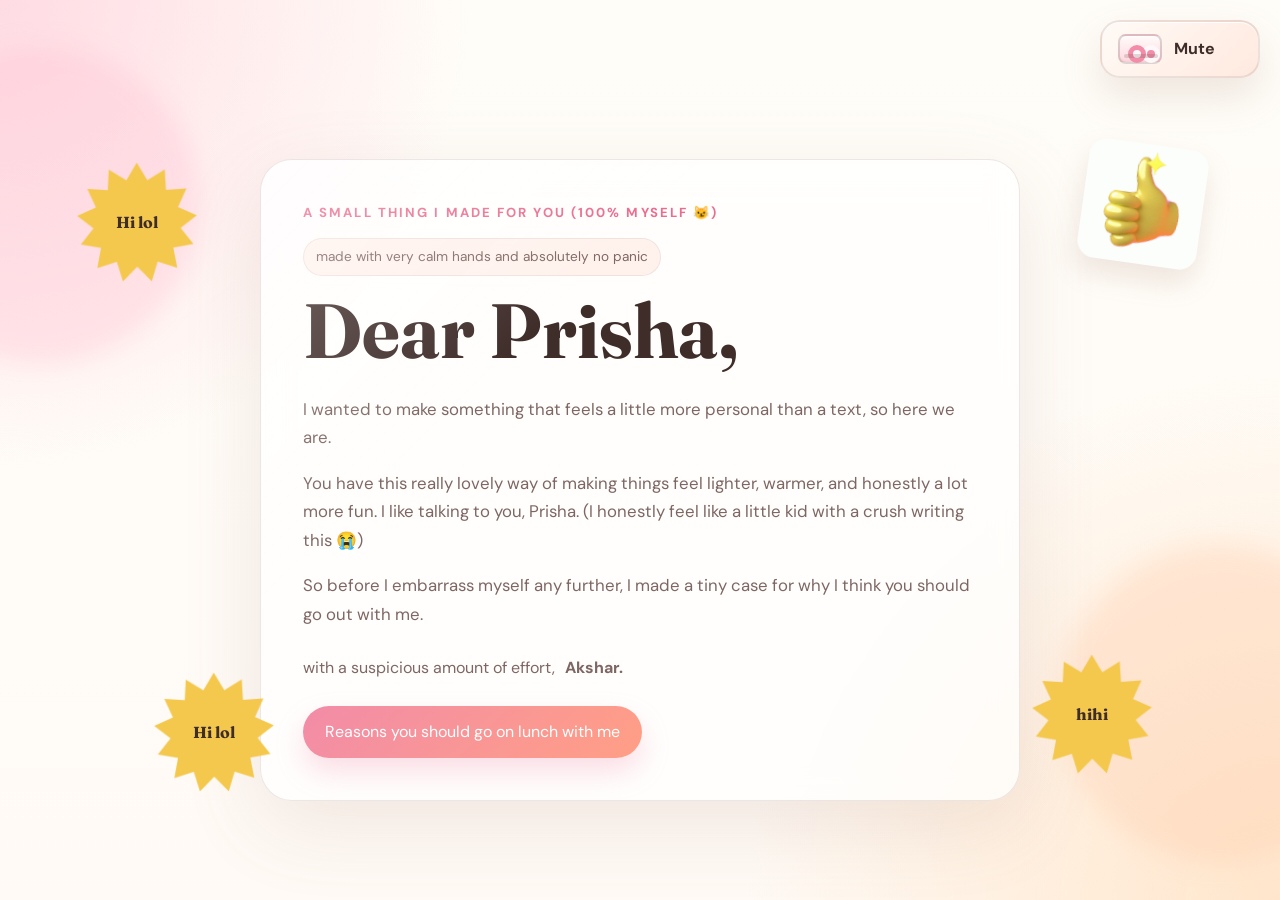
==== index.html @ 9b4591bc "added" ====
<!DOCTYPE html>
<html lang="en">
  <head>
    <meta charset="UTF-8" />
    <meta name="viewport" content="width=device-width, initial-scale=1.0" />
    <title>For Prisha</title>
    <link rel="preconnect" href="https://fonts.googleapis.com" />
    <link rel="preconnect" href="https://fonts.gstatic.com" crossorigin />
    <link
      href="https://fonts.googleapis.com/css2?family=DM+Sans:wght@400;500;700&family=Fraunces:opsz,wght@9..144,600;9..144,700&display=swap"
      rel="stylesheet"
    />
    <link rel="stylesheet" href="styles.css" />
  </head>
  <body class="page-shell">
    <audio id="siteAudio" preload="auto" playsinline>
      <source src="The Weeknd - Die For You (SPOTISAVER).mp3" type="audio/mpeg" />
    </audio>

    <button
      class="music-toggle"
      id="musicToggle"
      type="button"
      aria-label="Mute music"
      aria-pressed="false"
    >
      <span class="music-toggle-icon" aria-hidden="true"></span>
      <span class="music-toggle-text">Mute</span>
    </button>

    <main class="site-stage">
      <section class="scene is-active" data-scene="letter">
        <div class="page page-letter">
          <div class="ambient ambient-left"></div>
          <div class="ambient ambient-right"></div>
          <img
            class="letter-float letter-thumbs"
            src="thumsb-up-ok.gif"
            alt="Thumbs up ok gif"
          />
          <div class="letter-float letter-rotator letter-rotator-one">
            <img src="rotating thing.png" alt="" />
            <span>Hi lol</span>
          </div>
          <div class="letter-float letter-rotator letter-rotator-two">
            <img src="rotating thing.png" alt="" />
            <span>hihi</span>
          </div>
          <div class="letter-float letter-rotator letter-rotator-three">
            <img src="rotating thing.png" alt="" />
            <span>Hi lol</span>
          </div>

          <section class="card letter-card">
            <p class="eyebrow">a small thing i made for you (100% myself 😼)</p>
            <div class="mini-note">made with very calm hands and absolutely no panic</div>
            <h1>Dear Prisha,</h1>
            <div class="letter-copy">
              <p>
                I wanted to make something that feels a little more personal than a
                text, so here we are.
              </p>
              <p>
                You have this really lovely way of making things feel lighter,
                warmer, and honestly a lot more fun. I like talking to you,
                Prisha. (I honestly feel like a little kid with a crush writing
                this 😭)
              </p>
              <p>
                So before I embarrass myself any further, I made a tiny case for
                why I think you should go out with me.
              </p>
            </div>

            <div class="signature-row">
              <span>with a suspicious amount of effort,</span>
              <strong>Akshar.</strong>
            </div>

            <button class="primary-button" type="button" data-go-scene="reasons">
              Reasons you should go on lunch with me
            </button>
          </section>
        </div>
      </section>

      <section class="scene" data-scene="reasons">
        <div class="page page-reasons">
          <div class="ambient ambient-left"></div>
          <div class="ambient ambient-right"></div>

          <section class="card slides-card">
            <div class="slides-topbar">
              <button class="text-link text-button" type="button" data-go-scene="letter">
                Back to the letter
              </button>
              <div class="slides-meta">
                <p class="eyebrow">exhibit a through f</p>
                <p class="slide-label" id="slideLabel">Slide 1 of 6</p>
              </div>
            </div>

            <div class="slides-frame">
              <article class="reason-slide is-active" data-slide>
                <div class="reason-copy">
                  <span class="slide-count">01</span>
                  <h2>I'll plan a cute date, we'll have fun</h2>
                  <p>
                    No boring dates. Thoughtful dates, maybe some laphing, a good
                    lunch spot, dessert afterwards, and at least one small detail
                    that makes you smile.
                  </p>
                </div>
                <div class="reason-visual reason-visual-collage">
                  <img
                    class="reason-main-media reason-main-media-contain"
                    src="sweethearts-emoticon.png"
                    alt="Sweethearts emoticon"
                  />
                  <div class="media-sticker">
                    <img src="blue-emoji.gif" alt="Blue face gif" />
                  </div>
                  <div class="media-card">
                    <img src="dateahh.webp" alt="Dateahh image" />
                  </div>
                </div>
              </article>

              <article class="reason-slide" data-slide>
                <div class="reason-copy">
                  <span class="slide-count">02</span>
                  <h2>I would hype you up for free</h2>
                  <p>
                    Bad day, good day, random Tuesday, be it anything. I'll
                    def be the one there for you always.
                  </p>
                </div>
                <div class="reason-visual reason-visual-collage">
                  <img
                    class="reason-main-media reason-main-media-top"
                    src="national-day-of-listening-happy-thanksgiving.gif"
                    alt="National day of listening gif"
                  />
                  <div class="media-sticker media-placeholder media-placeholder-small">
                    <img src="pretty bluemoji.png" alt="Pretty bluemoji" />
                  </div>
                  <div class="media-card media-placeholder">
                    <img src="cheeky smiley.gif" alt="Cheeky smiley gif" />
                  </div>
                </div>
              </article>

              <article class="reason-slide" data-slide>
                <div class="reason-copy">
                  <span class="slide-count">03</span>
                  <h2>I'm funny in a charmingly questionable way</h2>
                  <p>
                    Enough to make you laugh, not enough to get us banned from
                    public places, lol. I think that's a healthy balance.
                  </p>
                </div>
                <div class="reason-visual reason-visual-collage">
                  <img
                    class="reason-main-media"
                    src="funnyahh memoji.png"
                    alt="Funny ahh memoji"
                  />
                  <div class="media-card media-card-top-right media-placeholder">
                    <img src="okhai.jpg" alt="Okhai image" />
                  </div>
                </div>
              </article>

              <article class="reason-slide" data-slide>
                <div class="reason-copy">
                  <span class="slide-count">04</span>
                  <h2>I'd remember the little things</h2>
                  <p>
                    Your order, your favorite songs, stories you told once, the
                    things you care about. (Lwk, I have a Word file with things
                    about you on my laptop 🫣)
                  </p>
                </div>
                <div class="reason-visual">
                  <img
                    src="blushboy.png"
                    alt="Blushboy image"
                  />
                </div>
              </article>

              <article class="reason-slide" data-slide>
                <div class="reason-copy">
                  <span class="slide-count">05</span>
                  <h2>We'll have time to kill</h2>
                  <p>
                    Our exams are over, or at least getting over, and we both
                    have free time. Let's go on lunch and see how it goes. (Treat
                    from me, ofc)
                  </p>
                </div>
                <div class="reason-visual reason-visual-collage">
                  <img
                    class="reason-main-media reason-main-media-top"
                    src="timekilla.png"
                    alt="Timekilla image"
                  />
                  <div class="media-sticker">
                    <img src="examsboo.png" alt="Examsboo image" />
                  </div>
                </div>
              </article>

              <article class="reason-slide" data-slide>
                <div class="reason-copy">
                  <span class="slide-count">06</span>
                  <h2>Mostly, I just genuinely like you</h2>
                  <p>
                    Under all the cute presentation stuff, that's the real
                    reason. I think you're lovely, Prisha, and I'd really like
                    to take you out. (Like genuinely)
                  </p>
                </div>
                <div class="reason-visual">
                  <img
                    src="daproposal.webp"
                    alt="Daproposal image"
                  />
                </div>
              </article>
            </div>

            <div class="slides-footer">
              <div class="dots" aria-label="Slide progress"></div>
              <div class="slide-actions">
                <button class="secondary-button" type="button" id="prevSlide">
                  Previous
                </button>
                <button class="primary-button" type="button" id="nextSlide">
                  Next
                </button>
              </div>
            </div>
          </section>
        </div>
      </section>

      <section class="scene" data-scene="answer">
        <div class="page page-answer">
          <div class="ambient ambient-left"></div>
          <div class="ambient ambient-right"></div>

          <section class="card answer-card">
            <p class="eyebrow">final question</p>
            <h1>So Prisha, what do you think?</h1>
            <p class="answer-copy">
              I'm hoping you say yes. The website worked very hard for this 🙈
            </p>

            <div class="final-chaos" id="finalChaos">
              <img class="chaos-gif chaos-gif-left" src="jerry-beg.gif" alt="Begging Jerry gif" />
              <img
                class="chaos-gif chaos-gif-right"
                src="pokelawls-nooooo.gif"
                alt="Screaming no gif"
              />
              <video
                class="chaos-video"
                id="chaosVideo"
                src="playboi-carti-playboi.mp4"
                playsinline
                muted
                loop
                preload="auto"
              ></video>
            </div>

            <div class="answer-stage" id="answerStage">
              <button class="primary-button answer-button" id="yesButton" type="button">
                Yes
              </button>
              <button class="secondary-button answer-button no-button" id="noButton" type="button">
                No
              </button>
            </div>

            <p class="yes-message" id="yesMessage" hidden>
              You just made me ridiculously happy. Text me when you're free,
              and I'll plan the date. <strong>You're awesome :)</strong>
            </p>

            <button class="text-link text-button" type="button" data-go-scene="reasons">
              Replay the reasons
            </button>
          </section>
        </div>
      </section>
    </main>

    <script src="script.js"></script>
  </body>
</html>
---- styles.css ----
:root {
  --bg: #fffaf5;
  --bg-accent: #ffe8df;
  --paper: rgba(255, 255, 255, 0.72);
  --paper-strong: rgba(255, 255, 255, 0.9);
  --text: #3f2d2a;
  --muted: #7e6763;
  --line: rgba(119, 87, 80, 0.14);
  --pink: #f28ca8;
  --pink-strong: #ea6c8e;
  --peach: #ffc7a8;
  --shadow: 0 24px 80px rgba(148, 103, 89, 0.14);
}

* {
  box-sizing: border-box;
}

html,
body {
  margin: 0;
  min-height: 100%;
}

body {
  color: var(--text);
  font-family: "DM Sans", sans-serif;
  line-height: 1.5;
  background:
    radial-gradient(circle at top left, rgba(255, 209, 220, 0.75), transparent 30%),
    radial-gradient(circle at bottom right, rgba(255, 226, 196, 0.85), transparent 34%),
    linear-gradient(180deg, #fffdf8 0%, var(--bg) 100%);
  -webkit-text-size-adjust: 100%;
}

img {
  display: block;
  max-width: 100%;
}

a {
  color: inherit;
  text-decoration: none;
}

button {
  border: 0;
  cursor: pointer;
  font: inherit;
}

button:disabled {
  opacity: 0.55;
  cursor: not-allowed;
  transform: none;
}

.page-shell {
  overflow-x: hidden;
}

.site-stage {
  position: relative;
}

.scene {
  display: none;
}

.scene.is-active {
  display: block;
  animation: scene-fade 320ms ease;
}

.music-toggle {
  position: fixed;
  top: 20px;
  right: 20px;
  z-index: 30;
  display: inline-flex;
  align-items: center;
  gap: 12px;
  min-width: 160px;
  padding: 12px 18px 12px 16px;
  border-radius: 20px;
  background: linear-gradient(135deg, #fffaf6, #ffe9df);
  color: var(--text);
  border: 2px solid rgba(119, 87, 80, 0.14);
  box-shadow:
    0 18px 40px rgba(148, 103, 89, 0.16),
    inset 0 1px 0 rgba(255, 255, 255, 0.9);
  backdrop-filter: blur(14px);
  font-weight: 700;
  letter-spacing: 0.01em;
}

.music-toggle:hover,
.music-toggle:focus-visible {
  transform: translateY(-2px);
}

.music-toggle-icon {
  width: 44px;
  height: 30px;
  border-radius: 8px;
  border: 2px solid rgba(102, 74, 69, 0.22);
  background:
    linear-gradient(180deg, #fffbfa 0%, #ffd8df 100%);
  box-shadow:
    inset 0 1px 2px rgba(255, 255, 255, 0.85),
    inset 0 -1px 2px rgba(217, 157, 171, 0.25);
  position: relative;
  flex-shrink: 0;
}

.music-toggle-icon::before,
.music-toggle-icon::after {
  content: "";
  position: absolute;
  border-radius: 50%;
}

.music-toggle-icon::before {
  width: 8px;
  height: 8px;
  left: 8px;
  top: 9px;
  background: #fff8fb;
  border: 5px solid #f28ca8;
  box-shadow: 14px 0 0 -5px #f28ca8, 14px 0 0 0 #fff8fb;
}

.music-toggle-icon::after {
  width: 14px;
  height: 4px;
  left: 14px;
  bottom: 4px;
  border-radius: 999px;
  background: rgba(102, 74, 69, 0.2);
  box-shadow:
    -10px 0 0 rgba(102, 74, 69, 0.2),
    10px 0 0 rgba(102, 74, 69, 0.2);
}

.music-toggle.is-muted {
  background: linear-gradient(135deg, #fff8f8, #f5e1e5);
  color: var(--muted);
}

.music-toggle.is-muted .music-toggle-icon {
  background:
    linear-gradient(180deg, #fffefe 0%, #edd5dc 100%);
}

.music-toggle.is-muted .music-toggle-icon::before,
.music-toggle.is-muted .music-toggle-icon::after {
  opacity: 0.5;
}

.music-toggle.is-muted::after {
  content: "";
  position: absolute;
  width: 2px;
  height: 32px;
  left: 37px;
  top: 8px;
  background: rgba(126, 103, 99, 0.55);
  transform: rotate(42deg);
  border-radius: 999px;
}

.page {
  position: relative;
  min-height: 100vh;
  min-height: 100dvh;
  padding: 88px 28px 28px;
  display: grid;
  place-items: center;
}

.ambient {
  position: absolute;
  width: 320px;
  height: 320px;
  border-radius: 50%;
  filter: blur(12px);
  opacity: 0.75;
  pointer-events: none;
}

.ambient-left {
  top: 5%;
  left: -120px;
  background: rgba(255, 191, 209, 0.45);
}

.ambient-right {
  right: -100px;
  bottom: 4%;
  background: rgba(255, 208, 176, 0.5);
}

.card {
  position: relative;
  width: min(100%, 1080px);
  background: var(--paper);
  border: 1px solid var(--line);
  border-radius: 32px;
  box-shadow: var(--shadow);
  backdrop-filter: blur(14px);
  overflow: hidden;
}

.card::before {
  content: "";
  position: absolute;
  inset: 0;
  background:
    linear-gradient(135deg, rgba(255, 255, 255, 0.34), transparent 32%);
  pointer-events: none;
}

.letter-card,
.answer-card {
  max-width: 760px;
  padding: 42px;
}

.slides-card {
  padding: 28px;
}

.eyebrow {
  margin: 0 0 14px;
  color: var(--pink-strong);
  font-size: 0.82rem;
  font-weight: 700;
  letter-spacing: 0.16em;
  text-transform: uppercase;
}

.mini-note {
  display: inline-flex;
  margin-bottom: 16px;
  padding: 8px 12px;
  border-radius: 999px;
  background: rgba(255, 241, 236, 0.92);
  border: 1px solid rgba(119, 87, 80, 0.1);
  color: var(--muted);
  font-size: 0.85rem;
}

.letter-float {
  position: absolute;
  z-index: 1;
  pointer-events: none;
}

.letter-thumbs {
  right: 6%;
  top: 16%;
  width: 120px;
  transform: rotate(8deg);
  border-radius: 18px;
  box-shadow: 0 14px 28px rgba(148, 103, 89, 0.16);
}

.letter-rotator {
  display: grid;
  place-items: center;
}

.letter-rotator img {
  width: 120px;
  height: 120px;
  animation: spin-sticker 8s linear infinite;
}

.letter-rotator span {
  position: absolute;
  font-family: "Fraunces", serif;
  font-size: 1rem;
  font-weight: 700;
  color: var(--text);
  text-align: center;
}

.letter-rotator-one {
  left: 6%;
  top: 18%;
}

.letter-rotator-two {
  right: 10%;
  bottom: 14%;
}

.letter-rotator-three {
  left: 12%;
  bottom: 12%;
}

h1,
h2 {
  margin: 0;
  font-family: "Fraunces", serif;
  font-weight: 700;
  line-height: 1.02;
}

h1 {
  font-size: clamp(2.5rem, 6vw, 4.8rem);
}

h2 {
  font-size: clamp(2rem, 4vw, 3.6rem);
}

p {
  line-height: 1.7;
}

.letter-copy {
  margin: 24px 0 28px;
  color: var(--muted);
  font-size: 1.05rem;
}

.signature-row {
  display: flex;
  flex-wrap: wrap;
  gap: 10px;
  margin-bottom: 26px;
  color: var(--muted);
}

.primary-button,
.secondary-button {
  display: inline-flex;
  align-items: center;
  justify-content: center;
  min-width: 148px;
  padding: 14px 22px;
  border-radius: 999px;
  transition:
    transform 180ms ease,
    box-shadow 180ms ease,
    background-color 180ms ease;
}

.primary-button {
  background: linear-gradient(135deg, var(--pink) 0%, #ff9f85 100%);
  color: white;
  box-shadow: 0 14px 28px rgba(242, 140, 168, 0.28);
}

.secondary-button {
  background: rgba(255, 255, 255, 0.86);
  color: var(--text);
  border: 1px solid rgba(119, 87, 80, 0.12);
}

.primary-button:hover,
.secondary-button:hover,
.primary-button:focus-visible,
.secondary-button:focus-visible {
  transform: translateY(-2px);
}

.text-link {
  color: var(--muted);
  font-weight: 500;
}

.text-button {
  padding: 0;
  background: transparent;
}

.slides-topbar,
.slides-footer {
  display: flex;
  align-items: center;
  justify-content: space-between;
  gap: 18px;
}

.slides-topbar {
  margin-bottom: 24px;
}

.slides-topbar .eyebrow {
  margin: 0;
}

.slides-meta {
  display: flex;
  align-items: center;
  gap: 14px;
}

.slide-label {
  margin: 0;
  padding: 7px 12px;
  border-radius: 999px;
  background: rgba(255, 248, 245, 0.92);
  color: var(--muted);
  border: 1px solid rgba(119, 87, 80, 0.1);
  font-size: 0.88rem;
  font-weight: 700;
}

.slides-frame {
  position: relative;
  min-height: 540px;
  transition: height 260ms ease;
}

.reason-slide {
  position: absolute;
  inset: 0;
  display: grid;
  grid-template-columns: 1fr 0.92fr;
  gap: 24px;
  align-items: stretch;
  opacity: 0;
  transform: translateX(24px) scale(0.98);
  pointer-events: none;
  transition:
    opacity 300ms ease,
    transform 300ms ease;
}

.reason-slide.is-active {
  opacity: 1;
  transform: translateX(0) scale(1);
  pointer-events: auto;
}

.reason-copy,
.reason-visual {
  min-height: 540px;
  border-radius: 28px;
}

.reason-copy {
  padding: 34px;
  background:
    linear-gradient(160deg, rgba(255, 255, 255, 0.86), rgba(255, 243, 237, 0.95));
  border: 1px solid rgba(119, 87, 80, 0.1);
  box-shadow: inset 0 1px 0 rgba(255, 255, 255, 0.8);
}

.reason-copy p {
  max-width: 34ch;
  color: var(--muted);
  font-size: 1.04rem;
}

.reason-copy h2 {
  text-wrap: balance;
}

.slide-count {
  display: inline-flex;
  margin-bottom: 18px;
  color: var(--pink-strong);
  font-weight: 700;
}

.reason-visual {
  overflow: hidden;
  background: var(--paper-strong);
  border: 1px solid rgba(119, 87, 80, 0.1);
  position: relative;
}

.reason-visual img {
  width: 100%;
  height: 100%;
  object-fit: cover;
}

.reason-visual-collage {
  padding: 18px;
  background:
    linear-gradient(180deg, rgba(255, 255, 255, 0.94), rgba(255, 240, 234, 0.95));
}

.reason-main-media {
  width: 100%;
  height: 100%;
  min-height: 320px;
  border-radius: 22px;
  object-fit: cover;
}

.reason-main-media-contain {
  display: block;
  width: 100%;
  height: calc(100% - 150px) !important;
  max-height: calc(100% - 150px);
  object-fit: contain;
  object-position: center center;
  background: rgba(255, 247, 244, 0.95);
}

.reason-main-media-top {
  display: block;
  width: 100%;
  height: calc(100% - 150px) !important;
  max-height: calc(100% - 150px);
  object-fit: contain;
  object-position: center center;
}

.media-card,
.media-sticker {
  position: absolute;
  background: rgba(255, 253, 251, 0.96);
  border: 1px solid rgba(119, 87, 80, 0.12);
  box-shadow: 0 12px 24px rgba(148, 103, 89, 0.12);
}

.media-card {
  right: 18px;
  bottom: 18px;
  width: 44%;
  min-height: 132px;
  border-radius: 20px;
}

.media-card-top-right {
  top: 18px;
  right: 18px;
  bottom: auto;
  width: 28%;
  min-height: 88px;
}

.media-sticker {
  left: 18px;
  bottom: 18px;
  width: 34%;
  min-height: 108px;
  border-radius: 18px;
  transform: rotate(-5deg);
}

.media-placeholder {
  display: flex;
  flex-direction: column;
  justify-content: center;
  gap: 6px;
  padding: 14px;
  color: var(--muted);
  text-align: center;
  font-size: 0.92rem;
  line-height: 1.4;
}

.media-placeholder code {
  font-family: "DM Sans", sans-serif;
  font-size: 0.78rem;
  color: var(--pink-strong);
  font-weight: 700;
  padding: 5px 8px;
  border-radius: 999px;
  background: rgba(255, 240, 238, 0.95);
  align-self: center;
}

.media-placeholder-small {
  min-height: 92px;
}

.dots {
  display: flex;
  gap: 10px;
  align-items: center;
}

.dot {
  width: 10px;
  height: 10px;
  border-radius: 50%;
  background: rgba(126, 103, 99, 0.2);
  transition:
    transform 180ms ease,
    background-color 180ms ease;
}

.dot.is-active {
  background: var(--pink-strong);
  transform: scale(1.2);
}

.slide-actions {
  display: flex;
  gap: 12px;
}

.answer-card {
  text-align: center;
}

.answer-copy {
  max-width: 36ch;
  margin: 16px auto 28px;
  color: var(--muted);
}

.final-chaos {
  position: relative;
  width: min(100%, 560px);
  height: 190px;
  margin: 0 auto 18px;
}

.chaos-gif,
.chaos-video {
  position: absolute;
  object-fit: cover;
  border-radius: 18px;
  border: 1px solid rgba(119, 87, 80, 0.12);
  box-shadow: 0 16px 30px rgba(148, 103, 89, 0.14);
  background: rgba(255, 255, 255, 0.86);
}

.chaos-gif-left {
  left: 2%;
  top: 12px;
  width: 140px;
  height: 140px;
  transform: rotate(-7deg);
}

.chaos-gif-right {
  right: 1%;
  bottom: 2px;
  width: 160px;
  height: 108px;
  transform: rotate(6deg);
}

.chaos-video {
  left: 50%;
  top: 50%;
  width: 220px;
  height: 150px;
  transform: translate(-50%, -50%) rotate(-2deg);
  opacity: 0;
  pointer-events: none;
  transition: opacity 220ms ease, transform 220ms ease;
}

.final-chaos.is-celebrating .chaos-gif {
  opacity: 0;
  pointer-events: none;
}

.final-chaos.is-celebrating .chaos-video {
  opacity: 1;
  transform: translate(-50%, -50%) rotate(2deg) scale(1.03);
}

.answer-stage {
  position: relative;
  width: min(100%, 560px);
  height: 280px;
  margin: 0 auto 28px;
  border-radius: 28px;
  background:
    linear-gradient(180deg, rgba(255, 255, 255, 0.82), rgba(255, 241, 236, 0.95));
  border: 1px solid rgba(119, 87, 80, 0.12);
  overflow: hidden;
  box-shadow: inset 0 1px 0 rgba(255, 255, 255, 0.8);
}

.answer-button {
  position: absolute;
  min-width: 120px;
  transition:
    left 180ms ease,
    top 180ms ease,
    transform 180ms ease,
    box-shadow 180ms ease;
}

#yesButton {
  left: 24%;
  top: 50%;
  transform: translate(-50%, -50%);
}

#noButton {
  left: 70%;
  top: 50%;
  transform: translate(-50%, -50%);
}

.yes-message {
  max-width: 28ch;
  margin: 0 auto 20px;
  color: var(--pink-strong);
  font-weight: 700;
}

@keyframes scene-fade {
  from {
    opacity: 0;
    transform: translateY(10px);
  }

  to {
    opacity: 1;
    transform: translateY(0);
  }
}

@keyframes spin-sticker {
  from {
    transform: rotate(0deg);
  }

  to {
    transform: rotate(360deg);
  }
}

@media (max-width: 860px) {
  .page {
    padding-top: 92px;
  }

  .letter-thumbs {
    width: 96px;
    right: 4%;
    top: 12%;
  }

  .letter-rotator img {
    width: 96px;
    height: 96px;
  }

  .letter-rotator span {
    font-size: 0.9rem;
  }

  .reason-slide {
    grid-template-columns: 1fr;
    align-items: start;
  }

  .reason-copy,
  .reason-visual {
    min-height: 0;
  }

  .slides-frame {
    min-height: 0;
  }

  .reason-main-media {
    min-height: 280px;
  }

  .media-card {
    width: 38%;
  }

  .media-sticker {
    width: 30%;
  }
}

@media (max-width: 680px) {
  .page {
    padding: 86px 18px 18px;
  }

  .music-toggle {
    top: 14px;
    right: 14px;
    min-width: 0;
    padding: 10px 14px 10px 12px;
    gap: 10px;
  }

  .letter-thumbs {
    width: 82px;
    top: 11%;
    right: 2%;
  }

  .letter-rotator-one {
    left: -2px;
    top: 16%;
  }

  .letter-rotator-two {
    right: 2%;
    bottom: 10%;
  }

  .letter-rotator-three {
    left: 4%;
    bottom: 8%;
  }

  .letter-rotator img {
    width: 78px;
    height: 78px;
  }

  .letter-rotator span {
    font-size: 0.78rem;
  }

  .music-toggle.is-muted::after {
    left: 33px;
  }

  .music-toggle-text {
    font-size: 0.92rem;
  }

  .music-toggle-icon {
    width: 38px;
    height: 27px;
  }

  .music-toggle-icon::before {
    left: 6px;
    top: 8px;
    border-width: 4px;
    box-shadow: 12px 0 0 -4px #f28ca8, 12px 0 0 0 #fff8fb;
  }

  .music-toggle-icon::after {
    left: 12px;
    width: 12px;
  }

  .media-card {
    right: 12px;
    bottom: 12px;
    width: 44%;
    min-height: 108px;
  }

  .media-sticker {
    left: 12px;
    bottom: 12px;
    width: 36%;
    min-height: 88px;
  }

  .letter-card,
  .answer-card,
  .slides-card {
    padding: 22px;
    border-radius: 24px;
  }

  .slides-topbar,
  .slides-footer {
    flex-direction: column;
    align-items: flex-start;
  }

  .slides-topbar {
    gap: 10px;
  }

  .slides-meta {
    width: 100%;
    justify-content: space-between;
  }

  .slides-footer {
    width: 100%;
  }

  .dots {
    width: 100%;
    justify-content: center;
  }

  .slide-actions {
    width: 100%;
  }

  .slide-actions .primary-button,
  .slide-actions .secondary-button {
    flex: 1;
  }

  .slides-frame {
    min-height: 0;
  }

  .answer-stage {
    height: 260px;
    border-radius: 22px;
  }

  .final-chaos {
    height: 170px;
  }

  .chaos-gif-left {
    width: 118px;
    height: 118px;
  }

  .chaos-gif-right {
    width: 134px;
    height: 96px;
  }

  .chaos-video {
    width: 190px;
    height: 132px;
  }

  #yesButton {
    left: 30%;
  }

  #noButton {
    left: 72%;
  }

  .answer-button {
    min-width: 96px;
    padding: 12px 18px;
  }

  .reason-copy {
    padding: 24px;
  }

  .reason-copy p {
    max-width: none;
    font-size: 0.98rem;
  }

  .reason-visual-collage {
    padding: 12px;
  }

  .reason-main-media {
    min-height: 230px;
    border-radius: 18px;
  }

  .media-placeholder {
    padding: 10px;
    font-size: 0.8rem;
  }

  .media-placeholder code {
    font-size: 0.7rem;
  }
}

@media (max-width: 480px) {
  .music-toggle {
    top: 12px;
    right: 12px;
    padding: 9px 12px 9px 10px;
    border-radius: 16px;
  }

  .letter-thumbs {
    width: 66px;
    top: 10%;
    right: 0;
  }

  .letter-rotator-one {
    left: -6px;
    top: 14%;
  }

  .letter-rotator-two {
    right: -4px;
    bottom: 14%;
  }

  .letter-rotator-three {
    left: 6%;
    bottom: 5%;
  }

  .letter-rotator img {
    width: 64px;
    height: 64px;
  }

  .letter-rotator span {
    font-size: 0.68rem;
  }

  .page {
    padding: 82px 12px 12px;
  }

  .letter-card,
  .answer-card,
  .slides-card {
    padding: 18px;
    border-radius: 20px;
  }

  .slides-topbar .eyebrow {
    font-size: 0.72rem;
    letter-spacing: 0.12em;
  }

  .slides-meta {
    flex-direction: column;
    align-items: flex-start;
    gap: 8px;
  }

  .primary-button,
  .secondary-button {
    width: 100%;
    min-width: 0;
  }

  .signature-row {
    font-size: 0.95rem;
  }

  .slide-actions {
    flex-direction: column;
  }

  .reason-copy {
    padding: 20px;
    border-radius: 20px;
  }

  .reason-visual,
  .reason-copy {
    border-radius: 20px;
  }

  .reason-main-media {
    min-height: 210px;
  }

  .media-placeholder code {
    font-size: 0.68rem;
  }

  .media-card {
    position: static;
    width: 100%;
    min-height: 84px;
    margin-top: 10px;
  }

  .media-sticker {
    position: static;
    width: 100%;
    min-height: 76px;
    margin-top: 10px;
    transform: none;
  }

  .answer-copy,
  .yes-message {
    max-width: none;
  }

  .answer-stage {
    height: 220px;
  }

  .final-chaos {
    height: auto;
    display: grid;
    gap: 10px;
  }

  .chaos-gif,
  .chaos-video {
    position: static;
    width: 100%;
    height: 132px;
    transform: none;
  }

  .final-chaos.is-celebrating .chaos-video {
    transform: none;
  }

  #yesButton {
    left: 28%;
  }

  #noButton {
    left: 70%;
  }
}
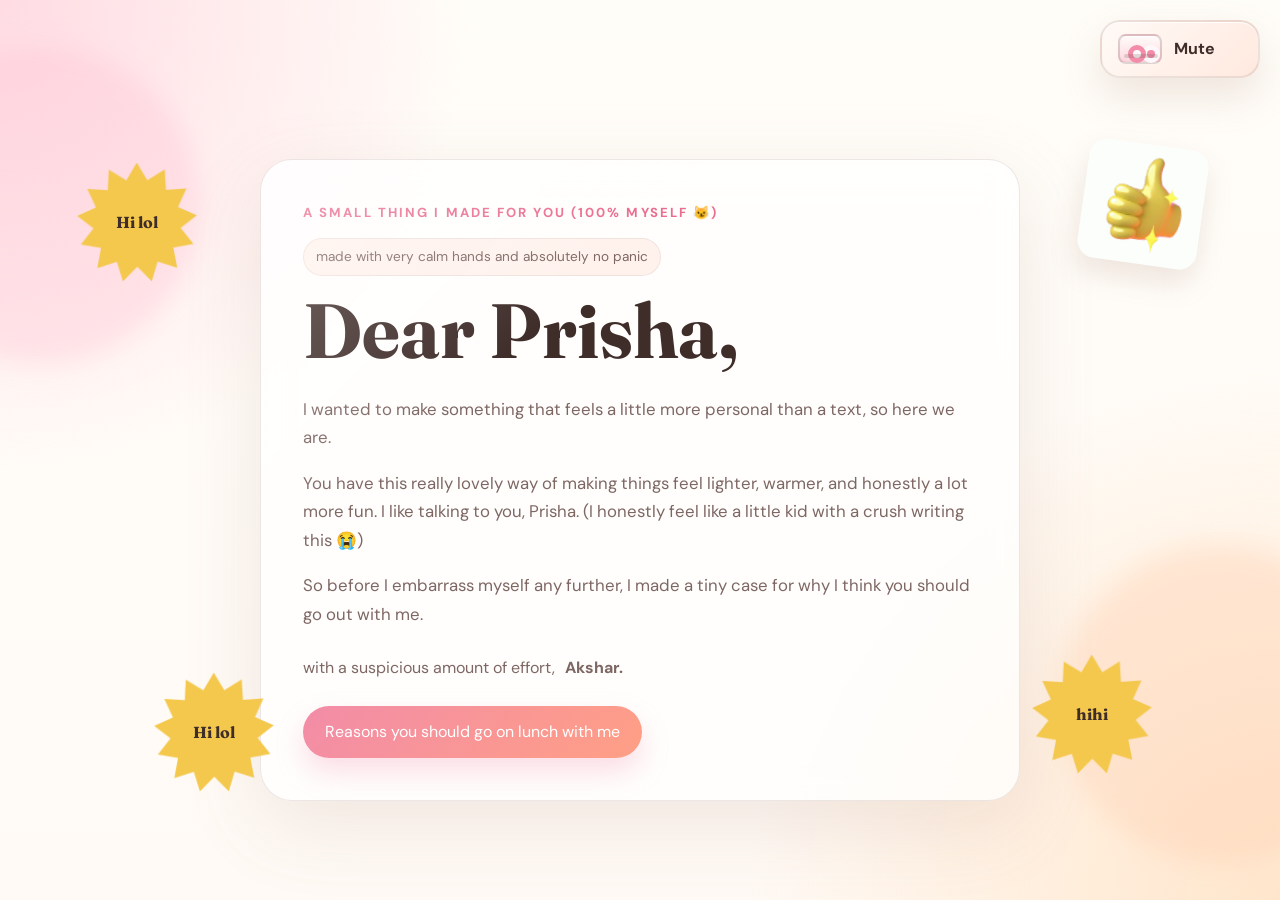
==== commit 32b10ad2: "Update index.html" ====
--- a/index.html
+++ b/index.html
@@ -300,3 +300,4 @@
     <script src="script.js"></script>
   </body>
 </html>
+
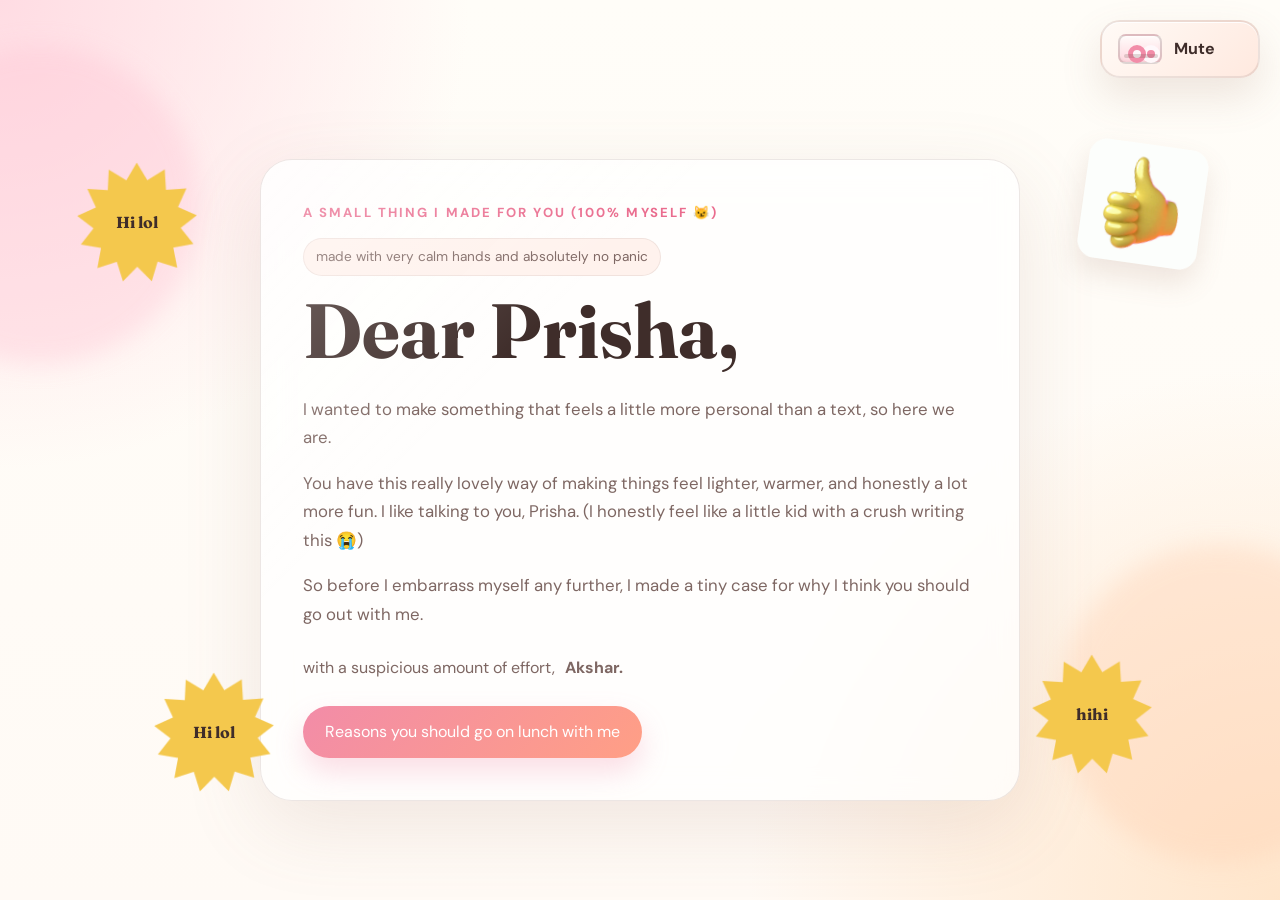
==== commit 79c5bad6: "Update index.html" ====
--- a/index.html
+++ b/index.html
@@ -95,7 +95,6 @@
                 Back to the letter
               </button>
               <div class="slides-meta">
-                <p class="eyebrow">exhibit a through f</p>
                 <p class="slide-label" id="slideLabel">Slide 1 of 6</p>
               </div>
             </div>
--- a/styles.css
+++ b/styles.css
@@ -20,6 +20,8 @@
 body {
   margin: 0;
   min-height: 100%;
+  width: 100%;
+  overflow-x: clip;
 }
 
 body {
@@ -61,6 +63,7 @@
 
 .site-stage {
   position: relative;
+  width: 100%;
 }
 
 .scene {
@@ -414,6 +417,7 @@
   position: relative;
   min-height: 540px;
   transition: height 260ms ease;
+  width: 100%;
 }
 
 .reason-slide {
@@ -574,6 +578,14 @@
   min-height: 92px;
 }
 
+.media-card img,
+.media-sticker img {
+  width: 100%;
+  height: 100%;
+  object-fit: cover;
+  border-radius: inherit;
+}
+
 .dots {
   display: flex;
   gap: 10px;
@@ -729,93 +741,166 @@
 }
 
 @media (max-width: 860px) {
+  html,
+  body {
+    overflow-x: hidden;
+  }
+
   .page {
-    padding-top: 92px;
-  }
-
-  .letter-thumbs {
-    width: 96px;
-    right: 4%;
-    top: 12%;
-  }
-
-  .letter-rotator img {
-    width: 96px;
-    height: 96px;
-  }
-
-  .letter-rotator span {
-    font-size: 0.9rem;
+    min-height: auto;
+    padding: 88px 14px 18px;
+    place-items: start center;
+  }
+
+  .ambient {
+    opacity: 0.45;
+    width: 220px;
+    height: 220px;
+  }
+
+  .letter-float {
+    display: none;
+  }
+
+  .card {
+    width: 100%;
+    border-radius: 24px;
+  }
+
+  .letter-card,
+  .answer-card,
+  .slides-card {
+    max-width: 100%;
+    padding: 18px;
+  }
+
+  .slides-frame {
+    min-height: 0;
+    height: auto !important;
+    overflow: visible;
   }
 
   .reason-slide {
+    position: static;
+    display: none;
     grid-template-columns: 1fr;
     align-items: start;
+    gap: 14px;
+    opacity: 1;
+    transform: none;
+    pointer-events: auto;
+  }
+
+  .reason-slide.is-active {
+    display: grid;
   }
 
   .reason-copy,
   .reason-visual {
     min-height: 0;
-  }
-
-  .slides-frame {
-    min-height: 0;
-  }
-
-  .reason-main-media {
-    min-height: 280px;
-  }
-
-  .media-card {
-    width: 38%;
-  }
-
+    border-radius: 22px;
+  }
+
+  .reason-copy {
+    padding: 20px;
+  }
+
+  .reason-copy h2 {
+    font-size: clamp(1.7rem, 8vw, 2.4rem);
+  }
+
+  .reason-copy p {
+    max-width: none;
+    font-size: 0.98rem;
+  }
+
+  .reason-visual {
+    padding: 12px;
+    display: grid;
+    gap: 10px;
+    align-content: start;
+  }
+
+  .reason-visual > img:not(.reason-main-media):not(.reason-main-media-contain):not(.reason-main-media-top) {
+    width: 100%;
+    min-height: 240px;
+    aspect-ratio: 4 / 5;
+    border-radius: 18px;
+    object-fit: contain;
+    background: rgba(255, 248, 245, 0.96);
+  }
+
+  .reason-visual-collage {
+    grid-template-columns: repeat(2, minmax(0, 1fr));
+    gap: 10px;
+  }
+
+  .reason-main-media,
+  .reason-main-media-contain,
+  .reason-main-media-top {
+    grid-column: 1 / -1;
+    width: 100%;
+    height: auto !important;
+    max-height: none;
+    min-height: 240px;
+    aspect-ratio: 4 / 5;
+    object-fit: contain;
+    object-position: center center;
+    background: rgba(255, 248, 245, 0.96);
+    border-radius: 18px;
+  }
+
+  .media-card,
+  .media-card-top-right,
   .media-sticker {
-    width: 30%;
+    position: relative;
+    top: auto;
+    right: auto;
+    bottom: auto;
+    left: auto;
+    width: 100%;
+    min-height: 100px;
+    margin: 0;
+    transform: none;
+    border-radius: 18px;
+  }
+
+  .slides-topbar,
+  .slides-footer {
+    flex-direction: column;
+    align-items: flex-start;
+    gap: 12px;
+  }
+
+  .slides-meta {
+    width: 100%;
+    justify-content: space-between;
+    min-width: 0;
+  }
+
+  .dots {
+    width: 100%;
+    justify-content: center;
+  }
+
+  .slide-actions {
+    width: 100%;
+  }
+
+  .slide-actions .primary-button,
+  .slide-actions .secondary-button {
+    flex: 1;
   }
 }
 
 @media (max-width: 680px) {
-  .page {
-    padding: 86px 18px 18px;
-  }
-
   .music-toggle {
-    top: 14px;
-    right: 14px;
+    top: 12px;
+    right: 12px;
     min-width: 0;
-    padding: 10px 14px 10px 12px;
-    gap: 10px;
-  }
-
-  .letter-thumbs {
-    width: 82px;
-    top: 11%;
-    right: 2%;
-  }
-
-  .letter-rotator-one {
-    left: -2px;
-    top: 16%;
-  }
-
-  .letter-rotator-two {
-    right: 2%;
-    bottom: 10%;
-  }
-
-  .letter-rotator-three {
-    left: 4%;
-    bottom: 8%;
-  }
-
-  .letter-rotator img {
-    width: 78px;
-    height: 78px;
-  }
-
-  .letter-rotator span {
-    font-size: 0.78rem;
+    max-width: calc(100vw - 24px);
+    padding: 9px 12px 9px 10px;
+    gap: 8px;
   }
 
   .music-toggle.is-muted::after {
@@ -843,86 +928,35 @@
     width: 12px;
   }
 
-  .media-card {
-    right: 12px;
-    bottom: 12px;
-    width: 44%;
-    min-height: 108px;
-  }
-
-  .media-sticker {
-    left: 12px;
-    bottom: 12px;
-    width: 36%;
-    min-height: 88px;
-  }
-
-  .letter-card,
-  .answer-card,
-  .slides-card {
-    padding: 22px;
-    border-radius: 24px;
-  }
-
-  .slides-topbar,
-  .slides-footer {
-    flex-direction: column;
-    align-items: flex-start;
-  }
-
-  .slides-topbar {
+  .answer-stage {
+    height: 220px;
+    border-radius: 22px;
+  }
+
+  .final-chaos {
+    width: 100%;
+    height: auto;
+    display: grid;
     gap: 10px;
   }
 
-  .slides-meta {
+  .chaos-gif,
+  .chaos-video {
+    position: static;
     width: 100%;
-    justify-content: space-between;
-  }
-
-  .slides-footer {
-    width: 100%;
-  }
-
-  .dots {
-    width: 100%;
-    justify-content: center;
-  }
-
-  .slide-actions {
-    width: 100%;
-  }
-
-  .slide-actions .primary-button,
-  .slide-actions .secondary-button {
-    flex: 1;
-  }
-
-  .slides-frame {
-    min-height: 0;
-  }
-
-  .answer-stage {
-    height: 260px;
-    border-radius: 22px;
-  }
-
-  .final-chaos {
-    height: 170px;
+    transform: none;
   }
 
   .chaos-gif-left {
-    width: 118px;
     height: 118px;
   }
 
   .chaos-gif-right {
-    width: 134px;
-    height: 96px;
+    height: 104px;
   }
 
   .chaos-video {
-    width: 190px;
-    height: 132px;
+    height: 138px;
   }
 
   #yesButton {
@@ -930,30 +964,17 @@
   }
 
   #noButton {
-    left: 72%;
+    left: 70%;
   }
 
   .answer-button {
-    min-width: 96px;
-    padding: 12px 18px;
+    min-width: 74px;
+    padding: 10px 12px;
+    font-size: 0.88rem;
   }
 
   .reason-copy {
-    padding: 24px;
-  }
-
-  .reason-copy p {
-    max-width: none;
-    font-size: 0.98rem;
-  }
-
-  .reason-visual-collage {
-    padding: 12px;
-  }
-
-  .reason-main-media {
-    min-height: 230px;
-    border-radius: 18px;
+    padding: 20px;
   }
 
   .media-placeholder {
@@ -970,49 +991,51 @@
   .music-toggle {
     top: 12px;
     right: 12px;
-    padding: 9px 12px 9px 10px;
+    max-width: calc(100vw - 24px);
+    padding: 8px 10px 8px 9px;
     border-radius: 16px;
   }
 
-  .letter-thumbs {
-    width: 66px;
-    top: 10%;
-    right: 0;
-  }
-
-  .letter-rotator-one {
-    left: -6px;
-    top: 14%;
-  }
-
-  .letter-rotator-two {
-    right: -4px;
-    bottom: 14%;
-  }
-
-  .letter-rotator-three {
-    left: 6%;
-    bottom: 5%;
-  }
-
-  .letter-rotator img {
-    width: 64px;
-    height: 64px;
-  }
-
-  .letter-rotator span {
-    font-size: 0.68rem;
+  .music-toggle-text {
+    font-size: 0.82rem;
+  }
+
+  .music-toggle-icon {
+    width: 34px;
+    height: 24px;
+  }
+
+  .music-toggle-icon::before {
+    top: 7px;
+    left: 5px;
+    border-width: 4px;
+    box-shadow: 11px 0 0 -4px #f28ca8, 11px 0 0 0 #fff8fb;
+  }
+
+  .music-toggle-icon::after {
+    left: 10px;
+    width: 11px;
   }
 
   .page {
-    padding: 82px 12px 12px;
+    padding: 80px 12px 12px;
   }
 
   .letter-card,
   .answer-card,
   .slides-card {
-    padding: 18px;
+    padding: 16px;
     border-radius: 20px;
+  }
+
+  .mini-note {
+    margin-bottom: 12px;
+    font-size: 0.76rem;
+    padding: 7px 10px;
+  }
+
+  .letter-copy {
+    font-size: 0.96rem;
   }
 
   .slides-topbar .eyebrow {
@@ -1041,7 +1064,7 @@
   }
 
   .reason-copy {
-    padding: 20px;
+    padding: 18px;
     border-radius: 20px;
   }
 
@@ -1050,27 +1073,15 @@
     border-radius: 20px;
   }
 
-  .reason-main-media {
-    min-height: 210px;
-  }
-
-  .media-placeholder code {
-    font-size: 0.68rem;
-  }
-
-  .media-card {
-    position: static;
-    width: 100%;
-    min-height: 84px;
-    margin-top: 10px;
-  }
-
-  .media-sticker {
-    position: static;
-    width: 100%;
-    min-height: 76px;
-    margin-top: 10px;
-    transform: none;
+  .reason-visual {
+    padding: 10px;
+  }
+
+  .reason-main-media,
+  .reason-main-media-contain,
+  .reason-main-media-top {
+    min-height: 200px;
+    aspect-ratio: 1 / 1;
   }
 
   .answer-copy,
@@ -1082,18 +1093,10 @@
     height: 220px;
   }
 
-  .final-chaos {
-    height: auto;
-    display: grid;
-    gap: 10px;
-  }
-
   .chaos-gif,
   .chaos-video {
-    position: static;
     width: 100%;
-    height: 132px;
-    transform: none;
+    height: 126px;
   }
 
   .final-chaos.is-celebrating .chaos-video {
@@ -1101,10 +1104,38 @@
   }
 
   #yesButton {
-    left: 28%;
+    left: 30%;
   }
 
   #noButton {
     left: 70%;
   }
-}
+
+  .answer-button {
+    min-width: 66px;
+    padding: 9px 10px;
+    font-size: 0.82rem;
+  }
+
+  .slides-meta,
+  .slide-actions {
+    width: 100%;
+  }
+
+  .slide-actions {
+    flex-direction: column;
+  }
+}
+
+@media (max-width: 900px) and (orientation: landscape) {
+  .page {
+    min-height: auto;
+    padding-top: 76px;
+  }
+
+  .letter-thumbs,
+  .letter-rotator {
+    opacity: 0.78;
+  }
+}
+
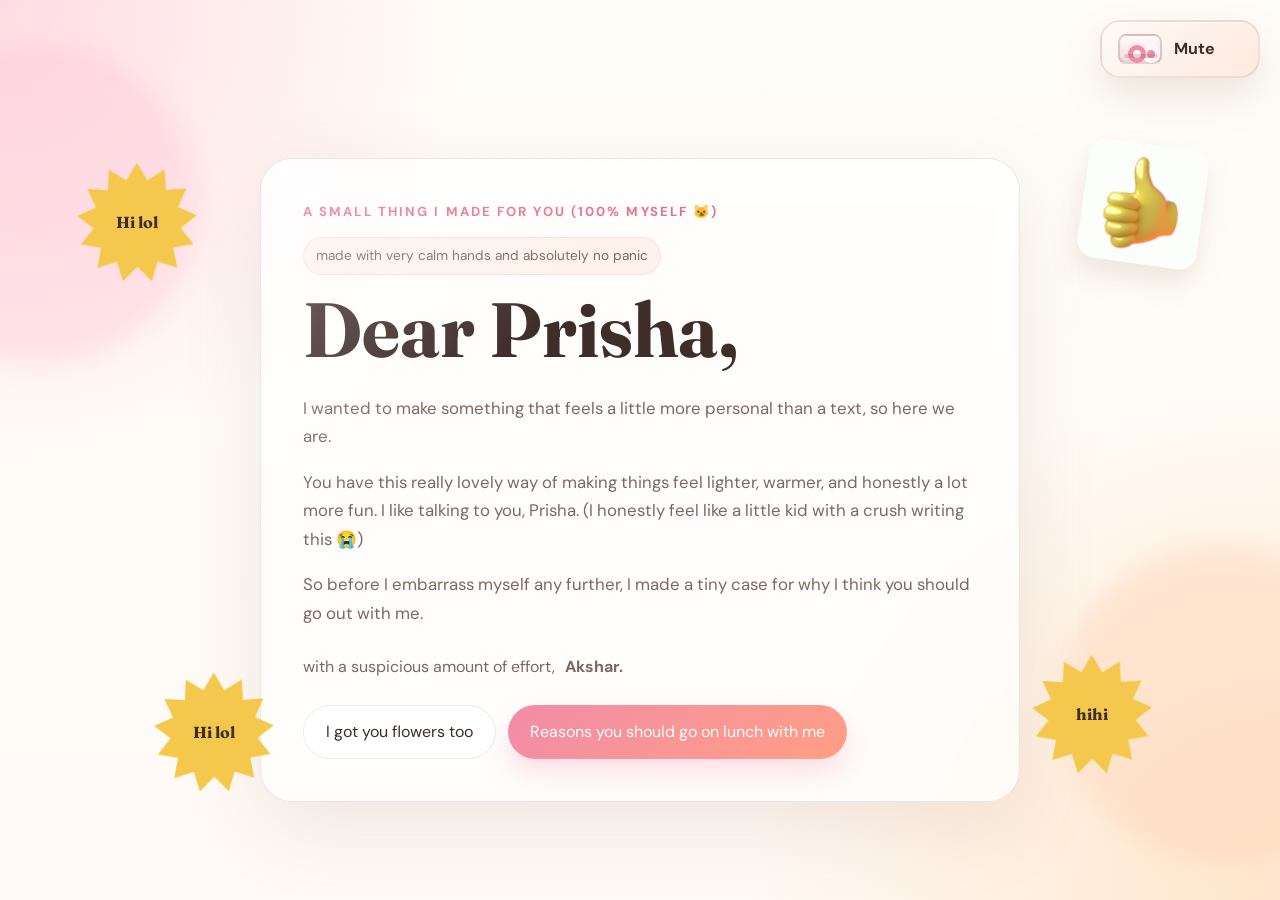
==== commit 3fa9c1ee: "Update index.html" ====
--- a/index.html
+++ b/index.html
@@ -77,9 +77,19 @@
               <strong>Akshar.</strong>
             </div>
 
-            <button class="primary-button" type="button" data-go-scene="reasons">
-              Reasons you should go on lunch with me
-            </button>
+            <div class="slide-actions">
+              <a
+                class="secondary-button"
+                href="https://digibouquet.vercel.app/bouquet/cb3d7645-42e0-4589-bb4a-b69c00fcfda4"
+                target="_blank"
+                rel="noreferrer"
+              >
+                I got you flowers too
+              </a>
+              <button class="primary-button" type="button" data-go-scene="reasons">
+                Reasons you should go on lunch with me
+              </button>
+            </div>
           </section>
         </div>
       </section>
--- a/styles.css
+++ b/styles.css
@@ -968,9 +968,10 @@
   }
 
   .answer-button {
-    min-width: 74px;
-    padding: 10px 12px;
-    font-size: 0.88rem;
+    min-width: 62px;
+    padding: 8px 10px;
+    font-size: 0.8rem;
+    border-radius: 999px;
   }
 
   .reason-copy {
@@ -1055,6 +1056,10 @@
     min-width: 0;
   }
 
+  .answer-button {
+    width: auto;
+  }
+
   .signature-row {
     font-size: 0.95rem;
   }
@@ -1112,9 +1117,10 @@
   }
 
   .answer-button {
-    min-width: 66px;
-    padding: 9px 10px;
-    font-size: 0.82rem;
+    min-width: 54px;
+    padding: 7px 9px;
+    font-size: 0.75rem;
+    line-height: 1.1;
   }
 
   .slides-meta,
@@ -1138,4 +1144,3 @@
     opacity: 0.78;
   }
 }
-
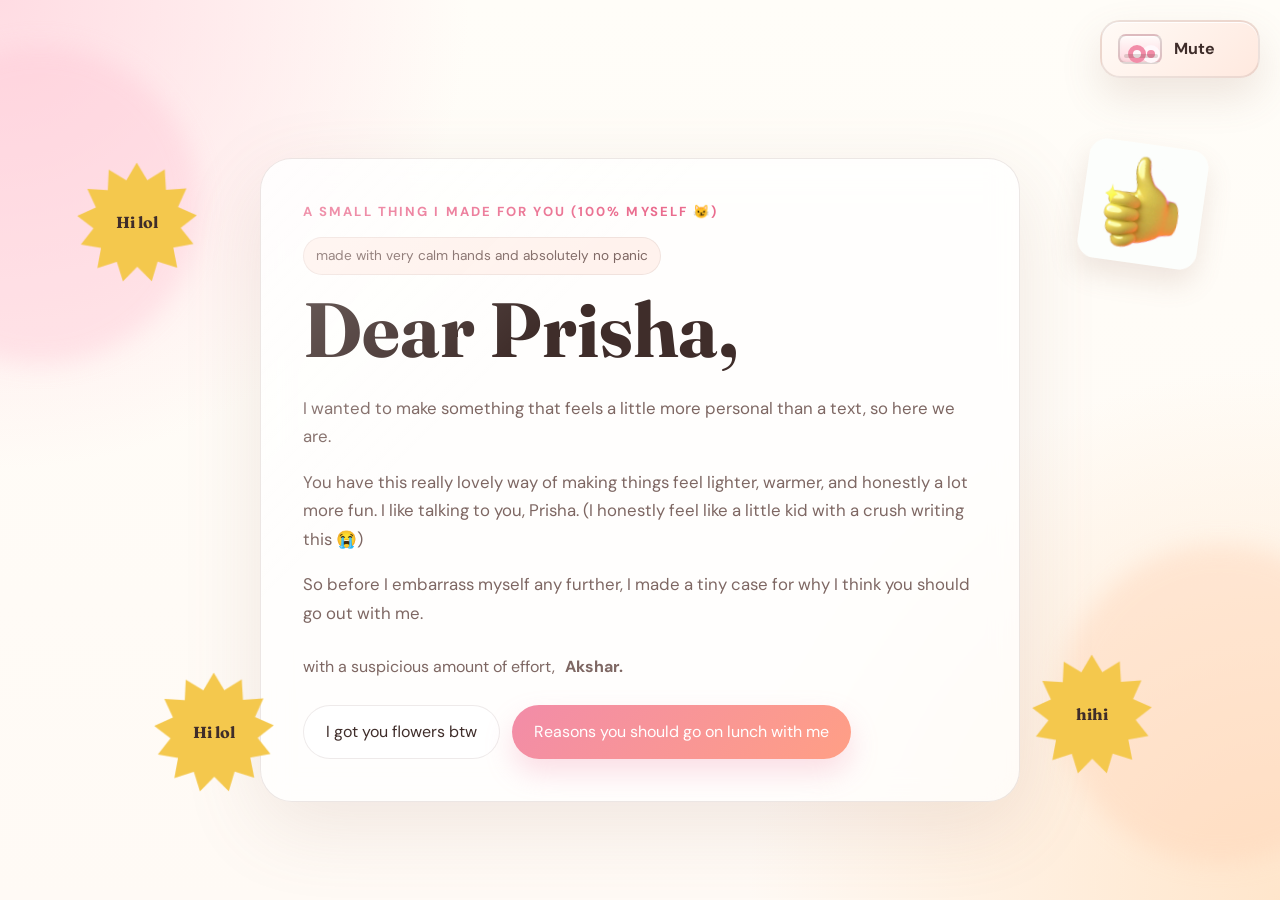
==== commit 3d4cc033: "Update index.html" ====
--- a/index.html
+++ b/index.html
@@ -84,7 +84,7 @@
                 target="_blank"
                 rel="noreferrer"
               >
-                I got you flowers too
+                I got you flowers btw
               </a>
               <button class="primary-button" type="button" data-go-scene="reasons">
                 Reasons you should go on lunch with me
